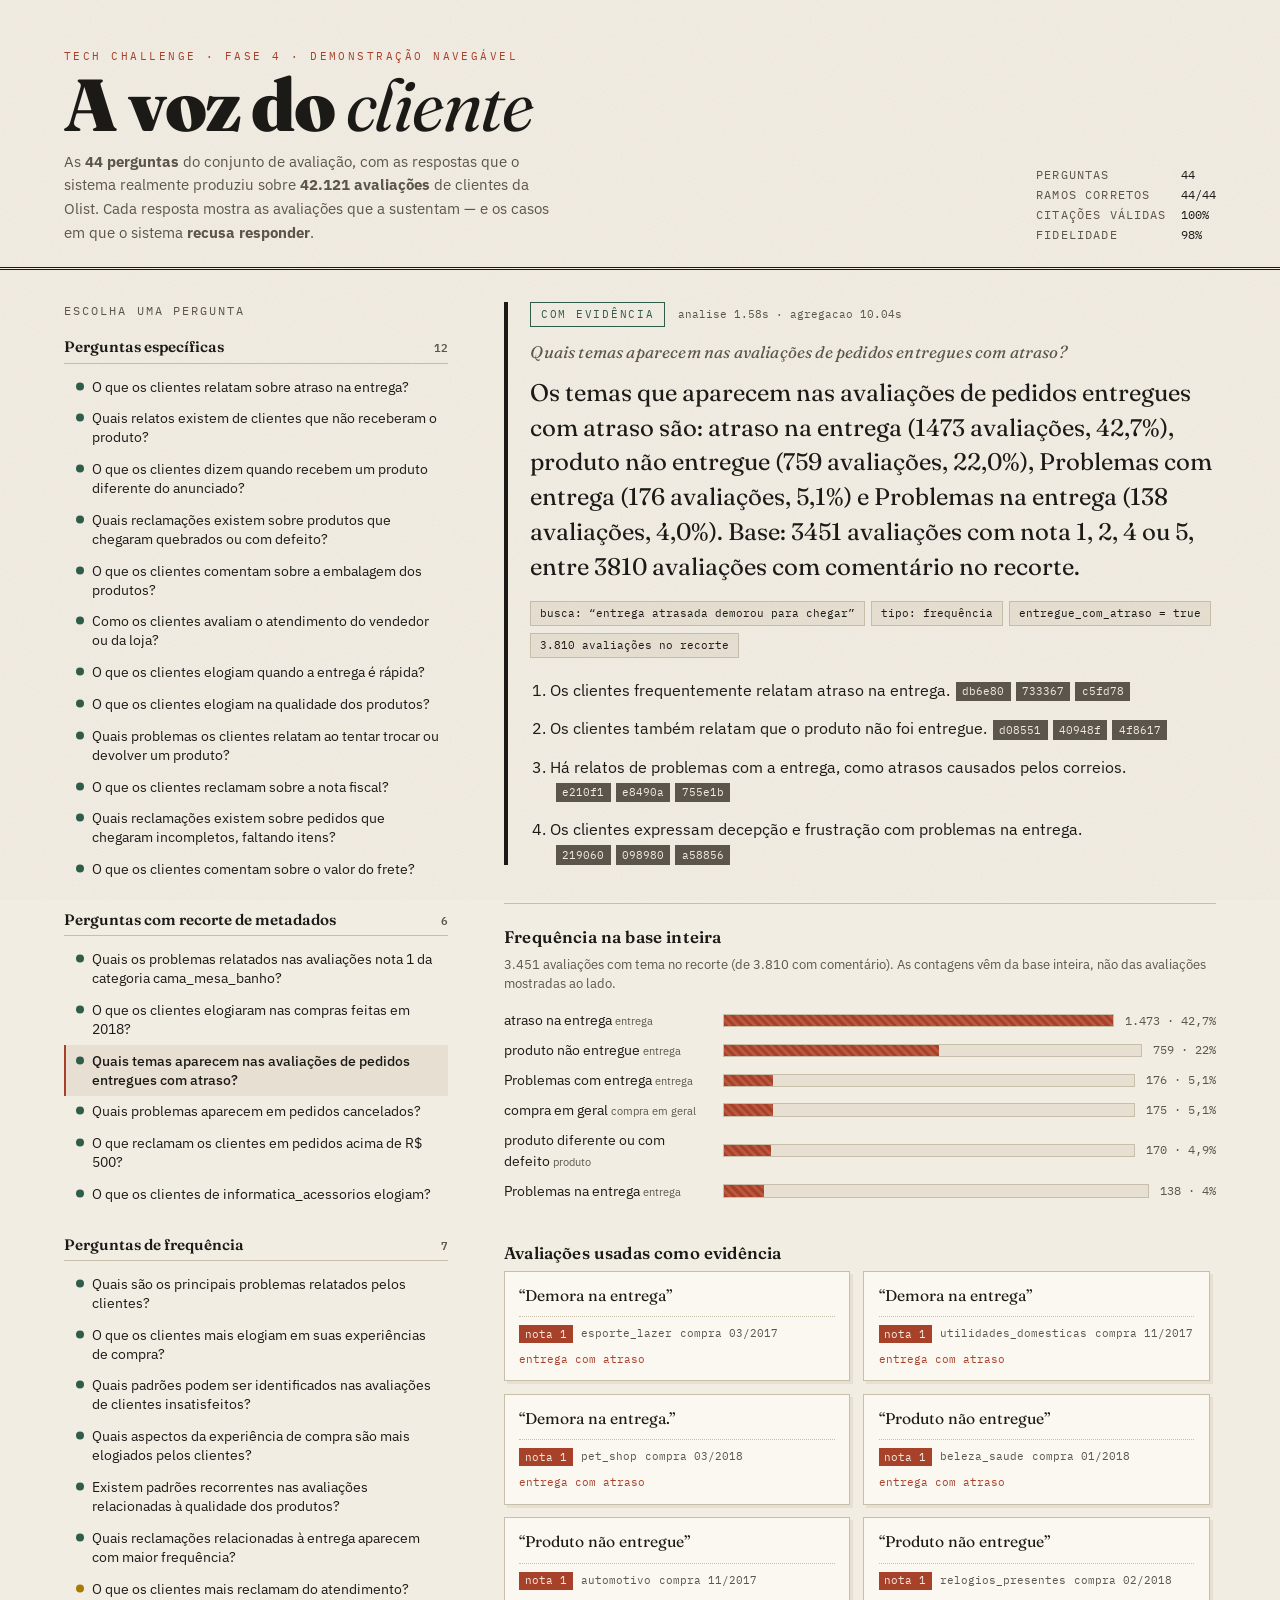
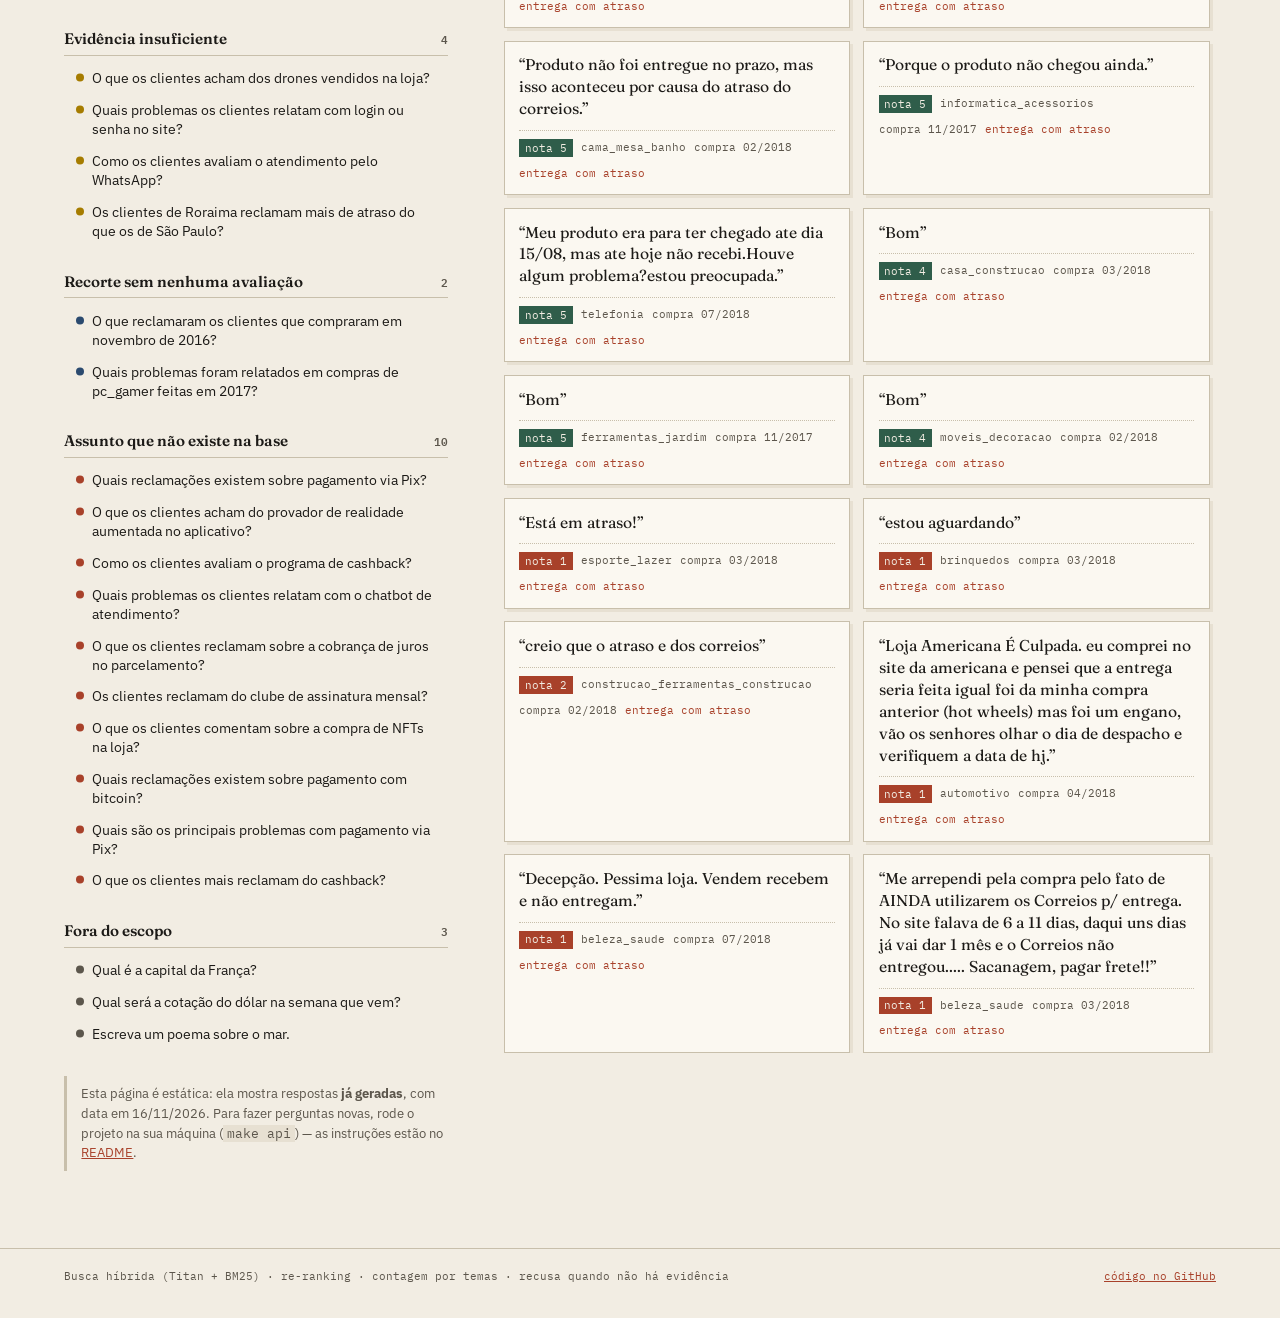
==== docs/demo/index.html @ c33c4c0b "feat: demonstração navegável estática com as respostas do conjunto de avaliação - docs/demo/ serve a" ====
<!DOCTYPE html>
<html lang="pt-BR">
<head>
<meta charset="utf-8">
<meta name="viewport" content="width=device-width, initial-scale=1">
<title>Voz do Cliente · demonstração navegável · TC4</title>
<meta name="description" content="Respostas reais de um sistema de RAG sobre 42.121 avaliações de clientes, com evidências citadas e recusa quando não há base.">
<link rel="icon" href="data:image/svg+xml,%3Csvg xmlns='http://www.w3.org/2000/svg' viewBox='0 0 32 32'%3E%3Crect width='32' height='32' fill='%23f2ede3'/%3E%3Ctext x='16' y='23' font-size='22' font-family='Georgia,serif' text-anchor='middle' fill='%23a8412a'%3EV%3C/text%3E%3C/svg%3E">
<link rel="preconnect" href="https://fonts.googleapis.com">
<link rel="preconnect" href="https://fonts.gstatic.com" crossorigin>
<link href="https://fonts.googleapis.com/css2?family=Fraunces:ital,opsz,wght@0,9..144,400;0,9..144,600;0,9..144,900;1,9..144,400&family=IBM+Plex+Mono:wght@400;500&family=IBM+Plex+Sans:wght@400;500;600&display=swap" rel="stylesheet">
<link rel="stylesheet" href="style.css">
</head>
<body>
<div class="grao" aria-hidden="true"></div>

<header class="cabecalho">
  <div class="marca">
    <span class="selo">Tech Challenge · Fase 4 · demonstração navegável</span>
    <h1>A voz do <em>cliente</em></h1>
    <p class="linha-fina">As <strong>44 perguntas</strong> do conjunto de avaliação, com as respostas que o sistema realmente produziu sobre <strong>42.121 avaliações</strong> de clientes da Olist. Cada resposta mostra as avaliações que a sustentam — e os casos em que o sistema <strong>recusa responder</strong>.</p>
  </div>
  <dl class="estado" id="estado"></dl>
</header>

<main>
  <aside class="indice">
    <h2 class="titulo-indice">Escolha uma pergunta</h2>
    <nav id="lista"></nav>
    <p class="aviso">
      Esta página é estática: ela mostra respostas <strong>já geradas</strong>, com data em <span id="gerado"></span>.
      Para fazer perguntas novas, rode o projeto na sua máquina (<code>make api</code>) — as instruções estão no
      <a href="../../README.md">README</a>.
    </p>
  </aside>

  <section id="saida">
    <article class="resposta" id="resposta">
      <div class="meta-resposta">
        <span class="situacao" id="situacao"></span>
        <span class="tempo" id="tempo"></span>
      </div>
      <h2 class="pergunta-atual" id="pergunta-atual"></h2>
      <p class="texto-resposta" id="texto-resposta"></p>
      <ul class="aplicado" id="aplicado"></ul>
      <ol class="insights" id="insights"></ol>
    </article>

    <div class="contagem" id="contagem" hidden>
      <h2>Frequência na base inteira</h2>
      <p class="base" id="base-contagem"></p>
      <ul class="barras" id="barras"></ul>
    </div>

    <div class="evidencias" id="bloco-evidencias" hidden>
      <h2 id="titulo-evidencias">Avaliações usadas como evidência</h2>
      <p class="base" id="nota-evidencias" hidden></p>
      <div class="cartoes" id="evidencias"></div>
    </div>
  </section>
</main>

<footer>
  <span>Busca híbrida (Titan + BM25) · re-ranking · contagem por temas · recusa quando não há evidência</span>
  <a href="https://github.com/theocoleone/tech-challenge-4">código no GitHub</a>
</footer>

<script src="app.js"></script>
</body>
</html>
---- docs/demo/style.css ----
:root {
  --papel: #f2ede3;
  --papel-escuro: #e7e0d2;
  --tinta: #1c1a17;
  --tinta-fraca: #5c564c;
  --linha: #c8bfab;
  --terracota: #a8412a;
  --verde: #2f5d4a;
  --mostarda: #a67c00;
  --azul: #2b4a6f;
  --borda: 1px solid var(--linha);
  --sombra: 3px 3px 0 var(--papel-escuro);
}

* { box-sizing: border-box; }

html { scroll-behavior: smooth; }

body {
  margin: 0;
  background: var(--papel);
  color: var(--tinta);
  font-family: "IBM Plex Sans", sans-serif;
  font-size: 16px;
  line-height: 1.55;
  position: relative;
}

/* textura de papel: ruído sutil por cima de tudo */
.grao {
  position: fixed;
  inset: 0;
  pointer-events: none;
  z-index: 99;
  opacity: 0.4;
  mix-blend-mode: multiply;
  background-image: url("data:image/svg+xml,%3Csvg xmlns='http://www.w3.org/2000/svg' width='180' height='180'%3E%3Cfilter id='n'%3E%3CfeTurbulence type='fractalNoise' baseFrequency='0.85' numOctaves='3'/%3E%3C/filter%3E%3Crect width='180' height='180' filter='url(%23n)' opacity='0.22'/%3E%3C/svg%3E");
}

/* ---------- cabeçalho ---------- */

.cabecalho {
  display: grid;
  grid-template-columns: minmax(0, 1fr) auto;
  gap: 2rem 3rem;
  align-items: end;
  padding: 2.6rem clamp(1.2rem, 5vw, 5rem) 1.4rem;
  border-bottom: 3px double var(--tinta);
}

.selo {
  font-family: "IBM Plex Mono", monospace;
  font-size: 0.7rem;
  letter-spacing: 0.22em;
  text-transform: uppercase;
  color: var(--terracota);
}

h1 {
  font-family: "Fraunces", serif;
  font-weight: 900;
  font-size: clamp(2.4rem, 7vw, 4.6rem);
  line-height: 0.95;
  margin: 0.25rem 0 0.6rem;
  letter-spacing: -0.02em;
}

h1 em { font-weight: 400; font-style: italic; }

.linha-fina {
  margin: 0;
  max-width: 54ch;
  color: var(--tinta-fraca);
  font-size: 0.95rem;
}

.estado {
  margin: 0;
  display: grid;
  grid-template-columns: auto auto;
  gap: 0.15rem 0.9rem;
  font-family: "IBM Plex Mono", monospace;
  font-size: 0.72rem;
  color: var(--tinta-fraca);
  white-space: nowrap;
}

.estado dt { text-transform: uppercase; letter-spacing: 0.1em; }
.estado dd { margin: 0; color: var(--tinta); }

/* ---------- consulta ---------- */

main { padding: 2rem clamp(1.2rem, 5vw, 5rem) 4rem; }

.rotulo {
  display: block;
  font-family: "IBM Plex Mono", monospace;
  font-size: 0.72rem;
  letter-spacing: 0.18em;
  text-transform: uppercase;
  color: var(--tinta-fraca);
  margin-bottom: 0.5rem;
}

.campo { display: flex; gap: 0.8rem; align-items: stretch; }

textarea, input, select {
  font-family: inherit;
  font-size: 1rem;
  color: var(--tinta);
  background: #fbf8f1;
  border: var(--borda);
  border-radius: 0;
  padding: 0.7rem 0.85rem;
}

textarea {
  flex: 1;
  resize: vertical;
  font-family: "Fraunces", serif;
  font-size: clamp(1.05rem, 2.2vw, 1.4rem);
  line-height: 1.35;
  box-shadow: var(--sombra);
}

textarea:focus, input:focus, select:focus {
  outline: 2px solid var(--terracota);
  outline-offset: 1px;
}

button {
  font-family: "IBM Plex Mono", monospace;
  font-size: 0.8rem;
  letter-spacing: 0.1em;
  text-transform: uppercase;
  cursor: pointer;
  border: var(--borda);
  background: var(--tinta);
  color: var(--papel);
  padding: 0 1.6rem;
  transition: transform 0.12s ease, background 0.12s ease;
}

button:hover { background: var(--terracota); }
button:active { transform: translate(2px, 2px); }
button[disabled] { opacity: 0.5; cursor: progress; }

.exemplos {
  display: flex;
  flex-wrap: wrap;
  align-items: baseline;
  gap: 0.45rem;
  margin: 0.9rem 0 1.2rem;
  font-size: 0.8rem;
}

.exemplos > span {
  font-family: "IBM Plex Mono", monospace;
  font-size: 0.7rem;
  letter-spacing: 0.14em;
  text-transform: uppercase;
  color: var(--tinta-fraca);
  margin-right: 0.3rem;
}

.exemplos button {
  background: transparent;
  color: var(--tinta);
  border: 1px dashed var(--linha);
  padding: 0.2rem 0.6rem;
  text-transform: none;
  letter-spacing: 0;
  font-family: inherit;
  font-size: 0.82rem;
}

.exemplos button:hover { background: var(--papel-escuro); color: var(--tinta); border-style: solid; }

/* ---------- filtros ---------- */

.filtros { border-top: var(--borda); padding-top: 0.9rem; }

summary {
  cursor: pointer;
  font-family: "IBM Plex Mono", monospace;
  font-size: 0.75rem;
  letter-spacing: 0.12em;
  text-transform: uppercase;
}

.dica {
  font-family: "IBM Plex Sans", sans-serif;
  text-transform: none;
  letter-spacing: 0;
  color: var(--tinta-fraca);
  font-size: 0.78rem;
  margin-left: 0.5rem;
}

.grade-filtros {
  display: grid;
  grid-template-columns: repeat(auto-fit, minmax(170px, 1fr));
  gap: 0.7rem 1rem;
  margin: 1rem 0 0.8rem;
}

.grade-filtros label {
  display: grid;
  gap: 0.25rem;
  font-size: 0.78rem;
  color: var(--tinta-fraca);
}

.grade-filtros input, .grade-filtros select { font-size: 0.9rem; padding: 0.4rem 0.5rem; }

.limpar { background: transparent; color: var(--tinta-fraca); border: 1px dashed var(--linha); padding: 0.25rem 0.8rem; }
.limpar:hover { background: var(--papel-escuro); color: var(--tinta); }

/* ---------- resposta ---------- */

#saida {
  display: grid;
  grid-template-columns: minmax(0, 1.15fr) minmax(0, 1fr);
  gap: 2.4rem 3rem;
  align-items: start;
  margin-top: 2.4rem;
  animation: entra 0.4s ease both;
}

@keyframes entra { from { opacity: 0; transform: translateY(10px); } }

@media (prefers-reduced-motion: reduce) {
  #saida, .cartao { animation: none; }
  html { scroll-behavior: auto; }
}

.resposta {
  grid-column: 1;
  border-left: 4px solid var(--tinta);
  padding-left: 1.4rem;
}

.meta-resposta { display: flex; align-items: center; gap: 0.8rem; margin-bottom: 0.7rem; }

.situacao {
  font-family: "IBM Plex Mono", monospace;
  font-size: 0.68rem;
  letter-spacing: 0.16em;
  text-transform: uppercase;
  padding: 0.22rem 0.6rem;
  border: 1px solid currentColor;
}

.situacao[data-s="ok"] { color: var(--verde); }
.situacao[data-s="sem_evidencia"] { color: var(--terracota); }
.situacao[data-s="evidencia_fraca"] { color: var(--mostarda); }
.situacao[data-s="filtro_sem_resultado"] { color: var(--azul); }
.situacao[data-s="fora_escopo"] { color: var(--tinta-fraca); }

.tempo { font-family: "IBM Plex Mono", monospace; font-size: 0.7rem; color: var(--tinta-fraca); }

.texto-resposta {
  font-family: "Fraunces", serif;
  font-size: clamp(1.15rem, 2.4vw, 1.5rem);
  line-height: 1.45;
  margin: 0 0 1rem;
}

.aplicado { list-style: none; display: flex; flex-wrap: wrap; gap: 0.4rem; padding: 0; margin: 0 0 1.2rem; }

.aplicado li {
  font-family: "IBM Plex Mono", monospace;
  font-size: 0.7rem;
  background: var(--papel-escuro);
  padding: 0.2rem 0.55rem;
  border: 1px solid var(--linha);
}

.insights { margin: 0; padding-left: 1.2rem; display: grid; gap: 0.9rem; }
.insights li { font-size: 0.97rem; }

.citacoes { display: inline-flex; flex-wrap: wrap; gap: 0.3rem; margin-left: 0.4rem; vertical-align: middle; }

.citacoes a {
  font-family: "IBM Plex Mono", monospace;
  font-size: 0.66rem;
  text-decoration: none;
  color: var(--papel);
  background: var(--tinta-fraca);
  padding: 0.1rem 0.4rem;
}

.citacoes a:hover { background: var(--terracota); }

/* ---------- contagem ---------- */

.contagem { grid-column: 1; border-top: var(--borda); padding-top: 1.2rem; }

h2 {
  font-family: "Fraunces", serif;
  font-size: 1.05rem;
  font-weight: 600;
  letter-spacing: 0.01em;
  margin: 0 0 0.3rem;
}

.base { font-size: 0.8rem; color: var(--tinta-fraca); margin: 0 0 1rem; }

.barras { list-style: none; padding: 0; margin: 0; display: grid; gap: 0.55rem; }

.barras li { display: grid; grid-template-columns: minmax(120px, 13rem) 1fr auto; gap: 0.7rem; align-items: center; font-size: 0.85rem; }

.barras .trilho { display: block; background: var(--papel-escuro); height: 0.85rem; border: 1px solid var(--linha); }

.barras .preenchida { display: block; height: 100%; background: repeating-linear-gradient(45deg, var(--terracota), var(--terracota) 3px, #b9573f 3px, #b9573f 6px); }

.barras[data-pol="nota_alta"] .preenchida { background: repeating-linear-gradient(45deg, var(--verde), var(--verde) 3px, #3c7460 3px, #3c7460 6px); }

.barras .valor { font-family: "IBM Plex Mono", monospace; font-size: 0.74rem; color: var(--tinta-fraca); white-space: nowrap; }

/* ---------- evidências ---------- */

.evidencias { grid-column: 2; grid-row: 1 / span 2; position: sticky; top: 1.5rem; }

.cartoes { display: grid; gap: 0.8rem; max-height: 72vh; overflow-y: auto; padding-right: 0.4rem; }

.cartao {
  background: #fbf8f1;
  border: var(--borda);
  box-shadow: var(--sombra);
  padding: 0.8rem 0.9rem;
  animation: entra 0.3s ease both;
}

.cartao:target { outline: 2px solid var(--terracota); outline-offset: 2px; }

.cartao blockquote {
  margin: 0 0 0.6rem;
  font-family: "Fraunces", serif;
  font-size: 0.98rem;
  line-height: 1.4;
}

.cartao blockquote::before { content: "“"; }
.cartao blockquote::after { content: "”"; }

.cartao-meta {
  display: flex;
  flex-wrap: wrap;
  gap: 0.5rem;
  font-family: "IBM Plex Mono", monospace;
  font-size: 0.66rem;
  color: var(--tinta-fraca);
  border-top: 1px dotted var(--linha);
  padding-top: 0.5rem;
}

.nota { color: var(--papel); background: var(--tinta); padding: 0.05rem 0.35rem; }
.nota[data-n="1"], .nota[data-n="2"] { background: var(--terracota); }
.nota[data-n="4"], .nota[data-n="5"] { background: var(--verde); }
.atrasado { color: var(--terracota); }

.erro {
  margin-top: 2rem;
  border-left: 4px solid var(--terracota);
  padding: 0.6rem 1rem;
  background: #fbf8f1;
  font-size: 0.9rem;
}

footer {
  display: flex;
  flex-wrap: wrap;
  justify-content: space-between;
  gap: 1rem;
  padding: 1.2rem clamp(1.2rem, 5vw, 5rem) 2rem;
  border-top: var(--borda);
  font-family: "IBM Plex Mono", monospace;
  font-size: 0.7rem;
  color: var(--tinta-fraca);
}

footer a { color: var(--terracota); }

@media (max-width: 900px) {
  .cabecalho { grid-template-columns: 1fr; }
  #saida { grid-template-columns: 1fr; }
  .resposta, .contagem, .evidencias { grid-column: 1; }
  .evidencias { position: static; grid-row: auto; }
  .cartoes { max-height: none; }
}

/* ===== específico da demonstração navegável ===== */

main {
  display: grid;
  grid-template-columns: minmax(280px, 24rem) minmax(0, 1fr);
  gap: 2.5rem 3.5rem;
  align-items: start;
}

.indice { position: sticky; top: 1.5rem; }

.titulo-indice {
  font-family: "IBM Plex Mono", monospace;
  font-size: 0.72rem;
  font-weight: 400;
  letter-spacing: 0.18em;
  text-transform: uppercase;
  color: var(--tinta-fraca);
  margin: 0 0 1rem;
}

.grupo { margin-bottom: 1.4rem; }

.grupo h3 {
  font-family: "Fraunces", serif;
  font-size: 0.95rem;
  font-weight: 600;
  margin: 0 0 0.45rem;
  display: flex;
  justify-content: space-between;
  align-items: baseline;
  border-bottom: 1px solid var(--linha);
  padding-bottom: 0.25rem;
}

.grupo h3 span { font-family: "IBM Plex Mono", monospace; font-size: 0.7rem; color: var(--tinta-fraca); }

#lista button {
  display: flex;
  align-items: baseline;
  gap: 0.5rem;
  width: 100%;
  text-align: left;
  background: transparent;
  color: var(--tinta);
  border: 0;
  border-left: 2px solid transparent;
  padding: 0.4rem 0.5rem 0.4rem 0.6rem;
  font-family: inherit;
  font-size: 0.88rem;
  line-height: 1.35;
  letter-spacing: 0;
  text-transform: none;
  cursor: pointer;
}

#lista button:hover { background: var(--papel-escuro); }

#lista button[aria-current="true"] {
  background: var(--papel-escuro);
  border-left-color: var(--terracota);
  font-weight: 500;
}

.ponto { width: 0.5rem; height: 0.5rem; border-radius: 50%; flex: none; background: var(--tinta-fraca); translate: 0 -0.1rem; }
.ponto[data-s="ok"] { background: var(--verde); }
.ponto[data-s="sem_evidencia"] { background: var(--terracota); }
.ponto[data-s="evidencia_fraca"] { background: var(--mostarda); }
.ponto[data-s="filtro_sem_resultado"] { background: var(--azul); }

.aviso {
  margin-top: 1.6rem;
  border-left: 3px solid var(--linha);
  padding: 0.5rem 0 0.5rem 0.9rem;
  font-size: 0.8rem;
  color: var(--tinta-fraca);
}

.aviso code { font-family: "IBM Plex Mono", monospace; background: var(--papel-escuro); padding: 0 0.25rem; }
.aviso a { color: var(--terracota); }

#saida { margin-top: 0; grid-template-columns: minmax(0, 1fr); }

.pergunta-atual {
  font-family: "Fraunces", serif;
  font-size: 1.05rem;
  font-weight: 400;
  font-style: italic;
  color: var(--tinta-fraca);
  margin: 0 0 0.7rem;
}

.resposta, .contagem, .evidencias { grid-column: 1; }
.evidencias { position: static; grid-row: auto; }
.cartoes { grid-template-columns: repeat(auto-fill, minmax(260px, 1fr)); max-height: none; }
.barras li span small { color: var(--tinta-fraca); }

@media (max-width: 900px) {
  main { grid-template-columns: 1fr; }
  .indice { position: static; }
}
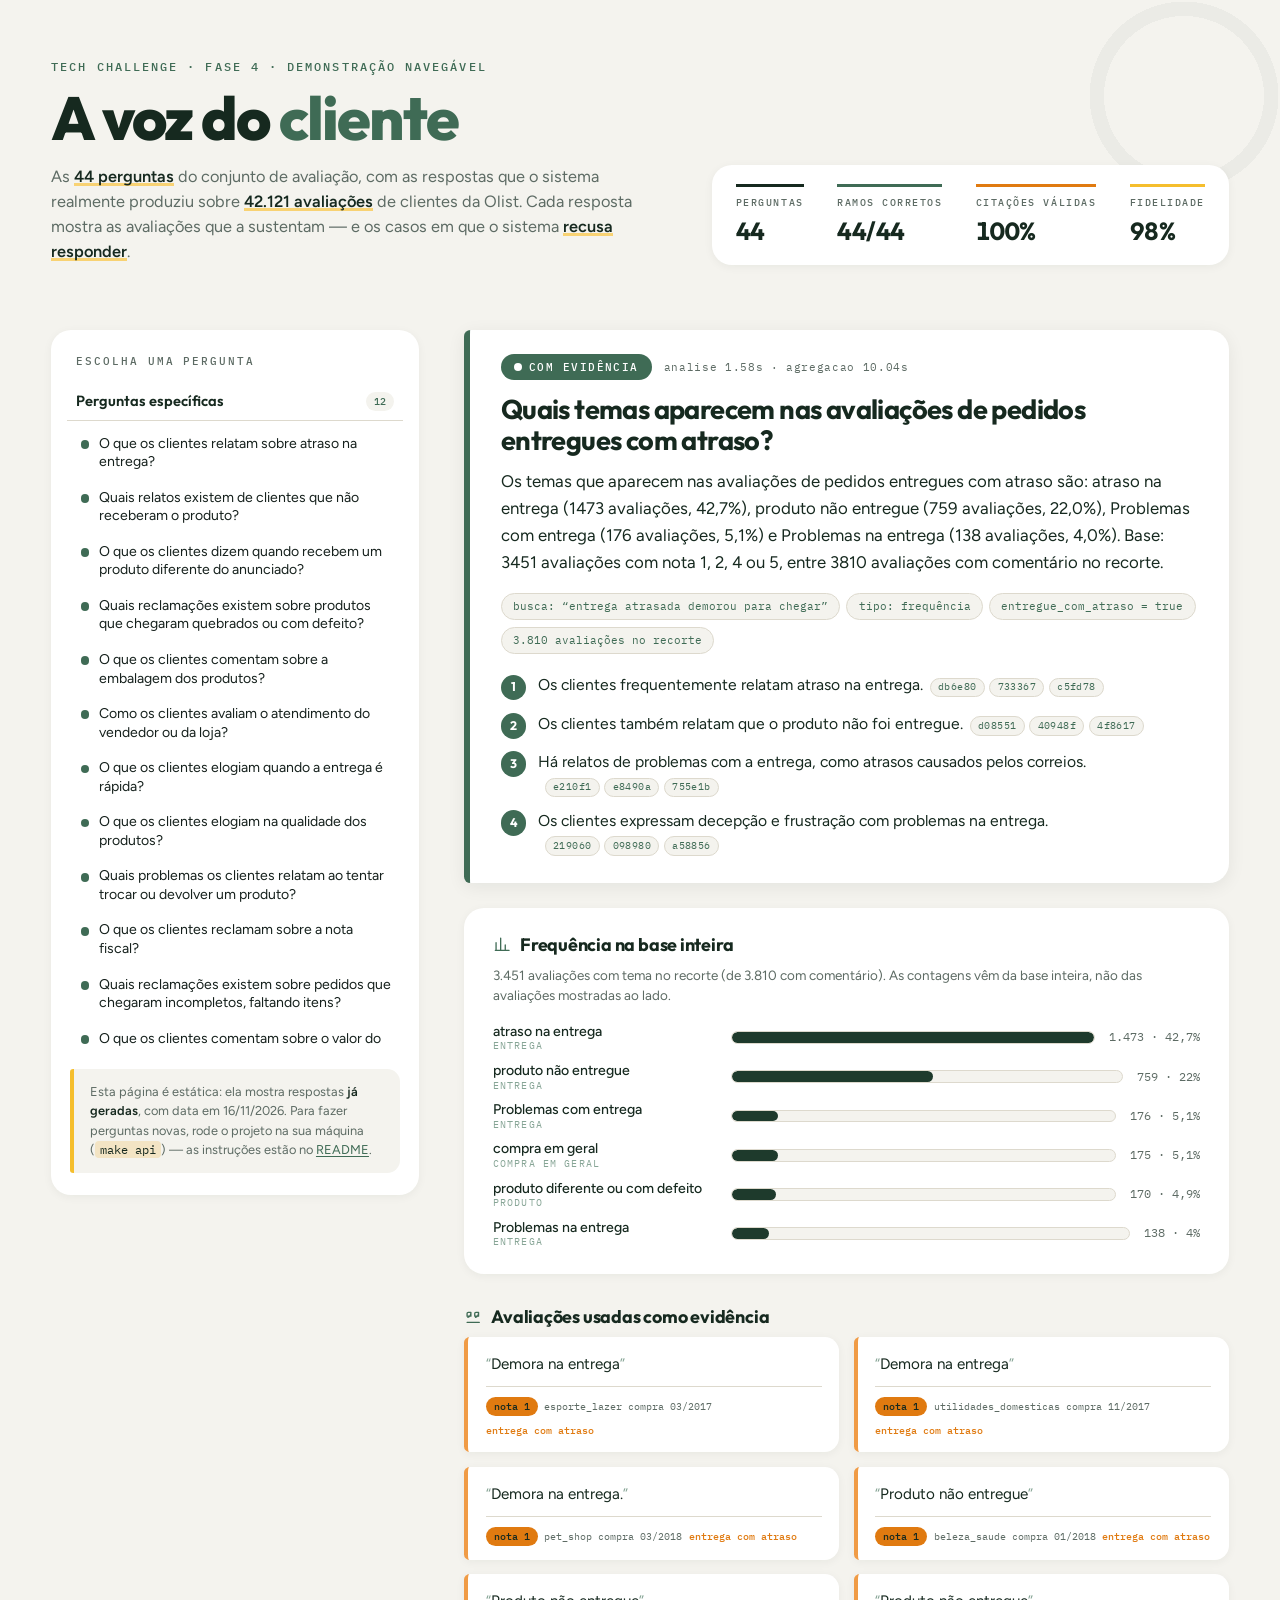
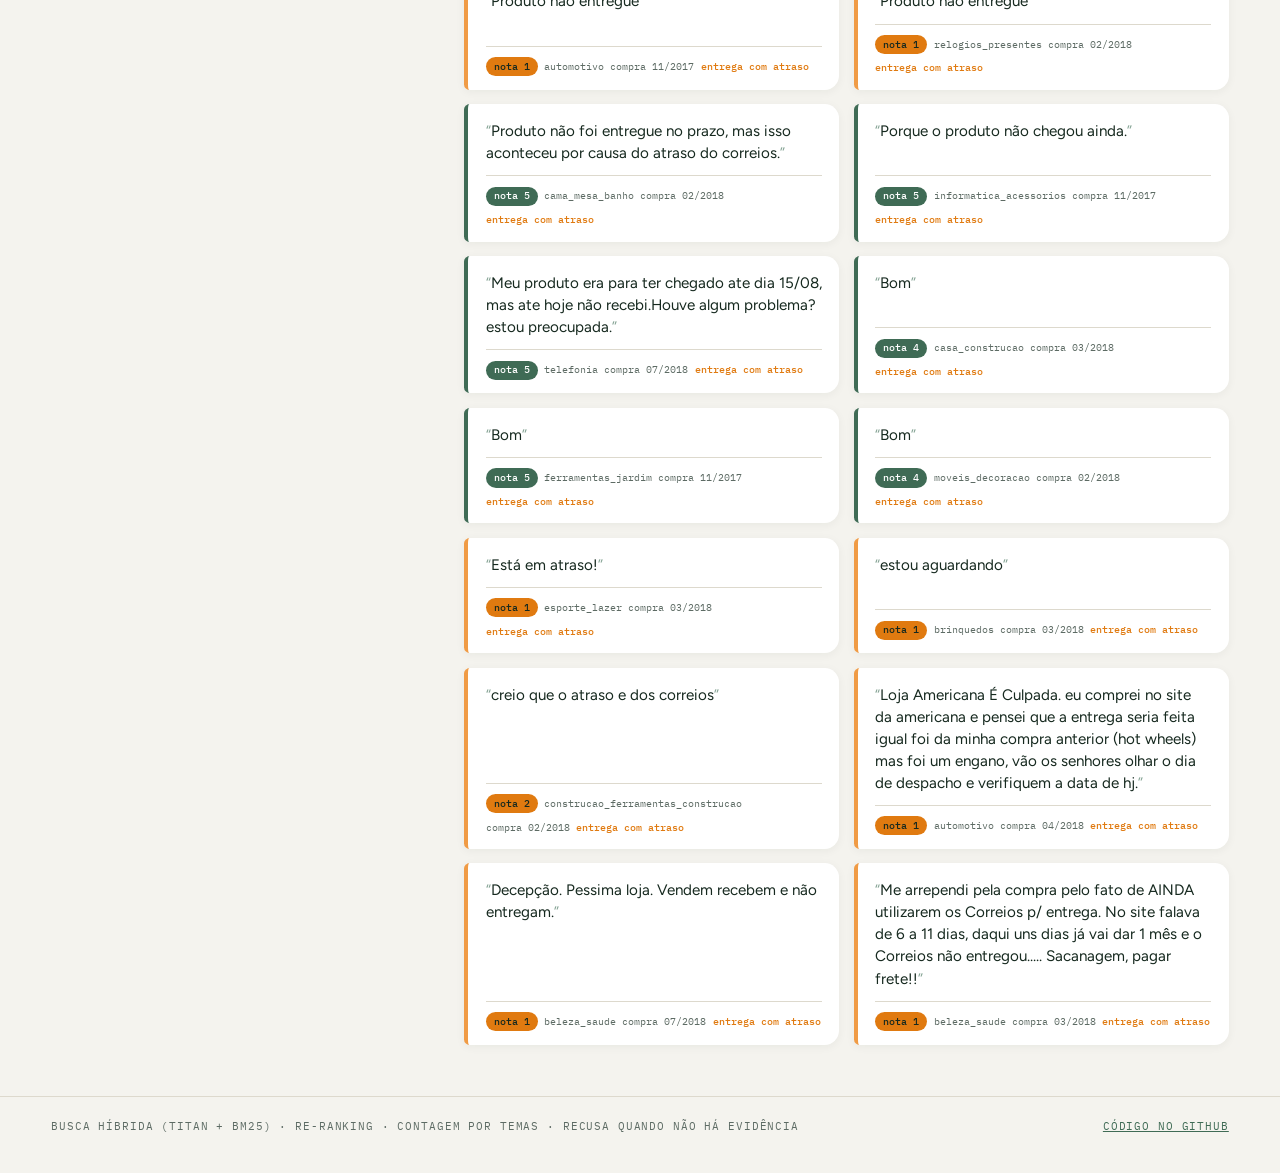
==== commit 0a1ccda3: "feat: demonstração pública no sistema visual da apresentação" ====
--- a/docs/demo/index.html
+++ b/docs/demo/index.html
@@ -5,14 +5,22 @@
 <meta name="viewport" content="width=device-width, initial-scale=1">
 <title>Voz do Cliente · demonstração navegável · TC4</title>
 <meta name="description" content="Respostas reais de um sistema de RAG sobre 42.121 avaliações de clientes, com evidências citadas e recusa quando não há base.">
-<link rel="icon" href="data:image/svg+xml,%3Csvg xmlns='http://www.w3.org/2000/svg' viewBox='0 0 32 32'%3E%3Crect width='32' height='32' fill='%23f2ede3'/%3E%3Ctext x='16' y='23' font-size='22' font-family='Georgia,serif' text-anchor='middle' fill='%23a8412a'%3EV%3C/text%3E%3C/svg%3E">
+<link rel="icon" href="data:image/svg+xml,%3Csvg xmlns='http://www.w3.org/2000/svg' viewBox='0 0 32 32'%3E%3Crect width='32' height='32' rx='7' fill='%2316291f'/%3E%3Ccircle cx='11' cy='11' r='3' fill='%233f6b55'/%3E%3Ccircle cx='21' cy='11' r='3' fill='%2387a596'/%3E%3Ccircle cx='11' cy='21' r='3' fill='%23e07a10'/%3E%3Ccircle cx='21' cy='21' r='3' fill='%23f5be2d'/%3E%3C/svg%3E">
 <link rel="preconnect" href="https://fonts.googleapis.com">
 <link rel="preconnect" href="https://fonts.gstatic.com" crossorigin>
-<link href="https://fonts.googleapis.com/css2?family=Fraunces:ital,opsz,wght@0,9..144,400;0,9..144,600;0,9..144,900;1,9..144,400&family=IBM+Plex+Mono:wght@400;500&family=IBM+Plex+Sans:wght@400;500;600&display=swap" rel="stylesheet">
+<link href="https://fonts.googleapis.com/css2?family=Outfit:wght@600;700;800&family=Figtree:wght@400;500;600&family=IBM+Plex+Mono:wght@400;500&display=swap" rel="stylesheet">
 <link rel="stylesheet" href="style.css">
 </head>
 <body>
-<div class="grao" aria-hidden="true"></div>
+<div class="marca-dagua" aria-hidden="true"></div>
+
+<svg width="0" height="0" style="position:absolute" aria-hidden="true"><defs>
+  <g id="i-ranking" stroke="currentColor" stroke-linecap="round" stroke-linejoin="round">
+    <path d="M4 20V10M10 20V4M16 20v-7M21 20H3"/></g>
+  <g id="i-citacao" stroke="currentColor" stroke-linecap="round" stroke-linejoin="round">
+    <path d="M9 7H5.5A1.5 1.5 0 0 0 4 8.5V12h5V7Zm0 0c0 4-1.5 5.8-4 6.6"/>
+    <path d="M19 7h-3.5A1.5 1.5 0 0 0 14 8.5V12h5V7Zm0 0c0 4-1.5 5.8-4 6.6"/><path d="M4 20h16"/></g>
+</defs></svg>
 
 <header class="cabecalho">
   <div class="marca">
@@ -30,7 +38,7 @@
     <p class="aviso">
       Esta página é estática: ela mostra respostas <strong>já geradas</strong>, com data em <span id="gerado"></span>.
       Para fazer perguntas novas, rode o projeto na sua máquina (<code>make api</code>) — as instruções estão no
-      <a href="../../README.md">README</a>.
+      <a href="https://github.com/theocoleone/tech-challenge-4#readme">README</a>.
     </p>
   </aside>
 
@@ -47,13 +55,19 @@
     </article>
 
     <div class="contagem" id="contagem" hidden>
-      <h2>Frequência na base inteira</h2>
+      <h2 class="titulo-bloco">
+        <svg class="ico" viewBox="0 0 24 24" aria-hidden="true"><use href="#i-ranking"/></svg>
+        Frequência na base inteira
+      </h2>
       <p class="base" id="base-contagem"></p>
       <ul class="barras" id="barras"></ul>
     </div>
 
     <div class="evidencias" id="bloco-evidencias" hidden>
-      <h2 id="titulo-evidencias">Avaliações usadas como evidência</h2>
+      <h2 class="titulo-bloco">
+        <svg class="ico" viewBox="0 0 24 24" aria-hidden="true"><use href="#i-citacao"/></svg>
+        <span id="titulo-evidencias">Avaliações usadas como evidência</span>
+      </h2>
       <p class="base" id="nota-evidencias" hidden></p>
       <div class="cartoes" id="evidencias"></div>
     </div>
--- a/docs/demo/style.css
+++ b/docs/demo/style.css
@@ -1,15 +1,44 @@
+/* =============================================================
+   A voz do cliente · demonstração navegável · Tech Challenge 4
+
+   Mesmo sistema visual do deck da apresentação: fundo creme,
+   verde escuro como cor de texto e de estrutura, laranja e âmbar
+   só como acento. Cartões brancos de canto arredondado, sombra
+   baixa, barra colorida na borda esquerda, pílulas totalmente
+   arredondadas, círculos numerados, ícones de traço e marcas
+   d'água geométricas em opacidade baixa.
+
+   Aqui não é o deck: as medidas são de web (rem, %, clamp),
+   não de container query.
+   ============================================================= */
+
 :root {
-  --papel: #f2ede3;
-  --papel-escuro: #e7e0d2;
-  --tinta: #1c1a17;
-  --tinta-fraca: #5c564c;
-  --linha: #c8bfab;
-  --terracota: #a8412a;
-  --verde: #2f5d4a;
-  --mostarda: #a67c00;
-  --azul: #2b4a6f;
-  --borda: 1px solid var(--linha);
-  --sombra: 3px 3px 0 var(--papel-escuro);
+  /* paleta do deck */
+  --fundo: #f4f3ee;
+  --papel: #ffffff;
+  --mata: #16291f;
+  --pinho: #1e3a2c;
+  --sarja: #3f6b55;
+  --salva: #87a596;
+  --laranja: #e07a10;
+  --laranja-claro: #f09b45;
+  --ambar: #f5be2d;
+  --ambar-claro: #f8d273;
+  --areia: #f3e4c4;
+  --tinta: #15201c;
+  --tinta-fraca: #5d6b64;
+  --linha: #ddd9cd;
+
+  /* vocabulário de forma */
+  --sombra: 0 2px 10px rgba(21, 32, 28, .05);
+  --sombra-media: 0 4px 18px rgba(21, 32, 28, .07);
+  --raio: .9rem;
+  --raio-g: 1.25rem;
+  --mono: "IBM Plex Mono", ui-monospace, SFMono-Regular, monospace;
+  --titulo: "Outfit", system-ui, sans-serif;
+
+  --largura: 92rem;
+  --margem: clamp(1.1rem, 4vw, 3.5rem);
 }
 
 * { box-sizing: border-box; }
@@ -18,476 +47,713 @@
 
 body {
   margin: 0;
-  background: var(--papel);
+  background: var(--fundo);
   color: var(--tinta);
-  font-family: "IBM Plex Sans", sans-serif;
+  font-family: "Figtree", system-ui, -apple-system, sans-serif;
   font-size: 16px;
   line-height: 1.55;
-  position: relative;
-}
-
-/* textura de papel: ruído sutil por cima de tudo */
-.grao {
+  -webkit-font-smoothing: antialiased;
+}
+
+strong { font-weight: 600; color: var(--mata); }
+
+/* marca d'água geométrica: dois anéis finos, quase invisíveis */
+.marca-dagua {
   position: fixed;
   inset: 0;
+  z-index: -1;
   pointer-events: none;
-  z-index: 99;
-  opacity: 0.4;
-  mix-blend-mode: multiply;
-  background-image: url("data:image/svg+xml,%3Csvg xmlns='http://www.w3.org/2000/svg' width='180' height='180'%3E%3Cfilter id='n'%3E%3CfeTurbulence type='fractalNoise' baseFrequency='0.85' numOctaves='3'/%3E%3C/filter%3E%3Crect width='180' height='180' filter='url(%23n)' opacity='0.22'/%3E%3C/svg%3E");
-}
-
-/* ---------- cabeçalho ---------- */
+  opacity: .035;
+  background-repeat: no-repeat;
+  background-image:
+    radial-gradient(circle at calc(100% - 6rem) 6rem,
+      transparent 0 5rem, var(--mata) 5rem 5.9rem, transparent 5.9rem),
+    radial-gradient(circle at calc(100% - 19rem) 68vh,
+      transparent 0 8rem, var(--mata) 8rem 8.9rem, transparent 8.9rem);
+}
+
+@keyframes entra {
+  from { opacity: 0; transform: translateY(8px); }
+}
+
+/* ---------------- cabeçalho ---------------- */
 
 .cabecalho {
+  max-width: var(--largura);
+  margin-inline: auto;
+  padding: clamp(2rem, 5vw, 3.4rem) var(--margem) 1.9rem;
   display: grid;
   grid-template-columns: minmax(0, 1fr) auto;
-  gap: 2rem 3rem;
+  gap: 2rem 3.5rem;
   align-items: end;
-  padding: 2.6rem clamp(1.2rem, 5vw, 5rem) 1.4rem;
-  border-bottom: 3px double var(--tinta);
 }
 
 .selo {
-  font-family: "IBM Plex Mono", monospace;
-  font-size: 0.7rem;
-  letter-spacing: 0.22em;
+  display: inline-block;
+  font-family: var(--mono);
+  font-size: .72rem;
+  font-weight: 500;
+  letter-spacing: .18em;
   text-transform: uppercase;
-  color: var(--terracota);
+  color: var(--sarja);
 }
 
 h1 {
-  font-family: "Fraunces", serif;
-  font-weight: 900;
-  font-size: clamp(2.4rem, 7vw, 4.6rem);
-  line-height: 0.95;
-  margin: 0.25rem 0 0.6rem;
-  letter-spacing: -0.02em;
-}
-
-h1 em { font-weight: 400; font-style: italic; }
+  font-family: var(--titulo);
+  font-weight: 800;
+  font-size: clamp(2.3rem, 5.4vw, 3.8rem);
+  line-height: 1.02;
+  letter-spacing: -.03em;
+  color: var(--mata);
+  margin: .5rem 0 .9rem;
+}
+
+h1 em { font-style: normal; color: var(--sarja); }
 
 .linha-fina {
   margin: 0;
-  max-width: 54ch;
-  color: var(--tinta-fraca);
-  font-size: 0.95rem;
-}
-
+  max-width: 60ch;
+  font-size: 1.02rem;
+  line-height: 1.55;
+  color: var(--tinta-fraca);
+}
+
+.linha-fina strong { box-shadow: inset 0 -3px 0 var(--ambar-claro); }
+
+/* painel de métricas: quatro números com régua colorida em cima */
 .estado {
   margin: 0;
-  display: grid;
-  grid-template-columns: auto auto;
-  gap: 0.15rem 0.9rem;
-  font-family: "IBM Plex Mono", monospace;
-  font-size: 0.72rem;
-  color: var(--tinta-fraca);
+  padding: 1.15rem 1.5rem 1.25rem;
+  background: var(--papel);
+  border-radius: var(--raio-g);
+  box-shadow: var(--sombra);
+  display: grid;
+  grid-template-rows: auto auto;
+  grid-auto-flow: column;
+  gap: .4rem 2.1rem;
+}
+
+/* se o JSON não carregar, nada de moldura vazia na tela */
+.estado:empty { display: none; }
+
+.estado dt {
+  --cor: var(--sarja);
+  font-family: var(--mono);
+  font-size: .63rem;
+  font-weight: 500;
+  letter-spacing: .15em;
+  text-transform: uppercase;
+  color: var(--tinta-fraca);
+  border-top: 3px solid var(--cor);
+  padding-top: .55rem;
   white-space: nowrap;
 }
 
-.estado dt { text-transform: uppercase; letter-spacing: 0.1em; }
-.estado dd { margin: 0; color: var(--tinta); }
-
-/* ---------- consulta ---------- */
-
-main { padding: 2rem clamp(1.2rem, 5vw, 5rem) 4rem; }
-
-.rotulo {
-  display: block;
-  font-family: "IBM Plex Mono", monospace;
-  font-size: 0.72rem;
-  letter-spacing: 0.18em;
+.estado dt:nth-of-type(1) { --cor: var(--mata); }
+.estado dt:nth-of-type(2) { --cor: var(--sarja); }
+.estado dt:nth-of-type(3) { --cor: var(--laranja); }
+.estado dt:nth-of-type(4) { --cor: var(--ambar); }
+
+.estado dd {
+  margin: 0;
+  font-family: var(--titulo);
+  font-weight: 700;
+  font-size: 1.55rem;
+  line-height: 1.1;
+  letter-spacing: -.02em;
+  color: var(--mata);
+  font-variant-numeric: tabular-nums;
+  white-space: nowrap;
+}
+
+/* ---------------- esqueleto ---------------- */
+
+main {
+  max-width: var(--largura);
+  margin-inline: auto;
+  padding: 2.2rem var(--margem) 3.2rem;
+  display: grid;
+  grid-template-columns: minmax(258px, 23rem) minmax(0, 1fr);
+  gap: 2rem 2.8rem;
+  align-items: start;
+}
+
+/* ---------------- índice de perguntas ---------------- */
+
+/* o cartão fica parado e só a lista de perguntas rola: o rótulo do bloco
+   e o aviso do rodapé continuam visíveis o tempo todo */
+.indice {
+  position: sticky;
+  top: 1.1rem;
+  background: var(--papel);
+  border-radius: var(--raio-g);
+  box-shadow: var(--sombra);
+  padding: 1.4rem 1rem 1.4rem;
+  max-height: calc(100vh - 2.2rem);
+  display: flex;
+  flex-direction: column;
+  min-height: 0;
+}
+
+#lista {
+  flex: 1 1 auto;
+  min-height: 0;
+  overflow-y: auto;
+}
+
+/* barra de rolagem da lista no tom da paleta onde o sistema desenha barra
+   fixa (Windows, Linux); no macOS ela continua flutuante. Sem
+   `scrollbar-width`, que no Chrome desliga estes pseudo-elementos. */
+#lista::-webkit-scrollbar { width: 9px; }
+#lista::-webkit-scrollbar-track { background: var(--fundo); border-radius: 999px; }
+#lista::-webkit-scrollbar-thumb { background: var(--salva); border-radius: 999px; }
+#lista::-webkit-scrollbar-thumb:hover { background: var(--sarja); }
+
+.titulo-indice {
+  flex: none;
+  font-family: var(--mono);
+  font-size: .68rem;
+  font-weight: 500;
+  letter-spacing: .18em;
   text-transform: uppercase;
   color: var(--tinta-fraca);
-  margin-bottom: 0.5rem;
-}
-
-.campo { display: flex; gap: 0.8rem; align-items: stretch; }
-
-textarea, input, select {
+  margin: 0 0 1rem;
+  padding: 0 .55rem;
+}
+
+.grupo { margin-bottom: 1.05rem; }
+
+.grupo h3 {
+  position: sticky;
+  top: 0;
+  z-index: 1;
+  background: var(--papel);
+  font-family: var(--titulo);
+  font-size: .92rem;
+  font-weight: 600;
+  color: var(--mata);
+  margin: 0 0 .4rem;
+  padding: .3rem .55rem .4rem;
+  display: flex;
+  justify-content: space-between;
+  align-items: center;
+  gap: .6rem;
+  border-bottom: 1px solid var(--linha);
+}
+
+.grupo h3 span {
+  flex: none;
+  font-family: var(--mono);
+  font-size: .63rem;
+  font-weight: 500;
+  color: var(--sarja);
+  background: var(--fundo);
+  border-radius: 999px;
+  padding: .1rem .5rem;
+}
+
+#lista button {
+  display: grid;
+  grid-template-columns: .55rem minmax(0, 1fr);
+  align-items: start;
+  gap: .6rem;
+  width: 100%;
+  text-align: left;
+  cursor: pointer;
+  background: transparent;
+  color: var(--tinta);
+  border: 0;
+  border-left: .2rem solid transparent;
+  border-radius: .55rem;
+  padding: .48rem .65rem;
   font-family: inherit;
-  font-size: 1rem;
-  color: var(--tinta);
-  background: #fbf8f1;
-  border: var(--borda);
-  border-radius: 0;
-  padding: 0.7rem 0.85rem;
-}
-
-textarea {
-  flex: 1;
-  resize: vertical;
-  font-family: "Fraunces", serif;
-  font-size: clamp(1.05rem, 2.2vw, 1.4rem);
-  line-height: 1.35;
-  box-shadow: var(--sombra);
-}
-
-textarea:focus, input:focus, select:focus {
-  outline: 2px solid var(--terracota);
+  font-size: .88rem;
+  line-height: 1.32;
+  transition: background-color .14s ease, color .14s ease;
+}
+
+#lista button + button { margin-top: .1rem; }
+#lista button:hover { background: var(--fundo); }
+
+#lista button:focus-visible {
+  outline: 2px solid var(--laranja);
   outline-offset: 1px;
 }
 
-button {
-  font-family: "IBM Plex Mono", monospace;
-  font-size: 0.8rem;
-  letter-spacing: 0.1em;
-  text-transform: uppercase;
-  cursor: pointer;
-  border: var(--borda);
-  background: var(--tinta);
-  color: var(--papel);
-  padding: 0 1.6rem;
-  transition: transform 0.12s ease, background 0.12s ease;
-}
-
-button:hover { background: var(--terracota); }
-button:active { transform: translate(2px, 2px); }
-button[disabled] { opacity: 0.5; cursor: progress; }
-
-.exemplos {
+#lista button[aria-current="true"] {
+  background: var(--mata);
+  color: #fff;
+  font-weight: 500;
+  border-left-color: var(--ambar);
+}
+
+#lista button[aria-current="true"] .ponto {
+  box-shadow: 0 0 0 1px rgba(255, 255, 255, .4);
+}
+
+.ponto {
+  width: .55rem;
+  height: .55rem;
+  border-radius: 50%;
+  flex: none;
+  margin-top: .34rem;
+  background: var(--salva);
+}
+
+.ponto[data-s="ok"] { background: var(--sarja); }
+.ponto[data-s="evidencia_fraca"] { background: var(--ambar); }
+.ponto[data-s="sem_evidencia"] { background: var(--laranja); }
+.ponto[data-s="filtro_sem_resultado"] { background: var(--laranja-claro); }
+.ponto[data-s="fora_escopo"] { background: var(--ambar-claro); }
+
+.aviso {
+  flex: none;
+  margin: 1.2rem .2rem 0;
+  padding: .85rem 1rem;
+  background: var(--fundo);
+  border-left: .25rem solid var(--ambar);
+  border-radius: .2rem .8rem .8rem .2rem;
+  font-size: .8rem;
+  line-height: 1.5;
+  color: var(--tinta-fraca);
+}
+
+.aviso code {
+  font-family: var(--mono);
+  font-size: .76rem;
+  background: var(--areia);
+  border-radius: .25rem;
+  padding: .05rem .3rem;
+  color: var(--mata);
+}
+
+.aviso a {
+  color: var(--sarja);
+  text-underline-offset: 2px;
+}
+
+.aviso a:hover { color: var(--laranja); }
+
+/* ---------------- coluna da resposta ---------------- */
+
+#saida {
+  display: grid;
+  gap: 1.6rem;
+  align-content: start;
+  min-width: 0;
+}
+
+.resposta {
+  background: var(--papel);
+  border-left: .4rem solid var(--sarja);
+  border-radius: .4rem var(--raio-g) var(--raio-g) .4rem;
+  box-shadow: var(--sombra-media);
+  padding: 1.5rem clamp(1.1rem, 2.4vw, 2rem) 1.7rem;
+  animation: entra .34s ease both;
+}
+
+/* a barra da esquerda acompanha a situação da resposta */
+.resposta:has(.situacao[data-s="evidencia_fraca"]) { border-left-color: var(--ambar); }
+.resposta:has(.situacao[data-s="sem_evidencia"]) { border-left-color: var(--laranja); }
+.resposta:has(.situacao[data-s="filtro_sem_resultado"]) { border-left-color: var(--laranja-claro); }
+.resposta:has(.situacao[data-s="fora_escopo"]) { border-left-color: var(--ambar-claro); }
+
+.meta-resposta {
   display: flex;
   flex-wrap: wrap;
-  align-items: baseline;
-  gap: 0.45rem;
-  margin: 0.9rem 0 1.2rem;
-  font-size: 0.8rem;
-}
-
-.exemplos > span {
-  font-family: "IBM Plex Mono", monospace;
-  font-size: 0.7rem;
-  letter-spacing: 0.14em;
+  align-items: center;
+  gap: .75rem;
+  margin-bottom: .85rem;
+}
+
+.situacao {
+  display: inline-flex;
+  align-items: center;
+  gap: .45rem;
+  font-family: var(--mono);
+  font-size: .66rem;
+  font-weight: 500;
+  letter-spacing: .14em;
   text-transform: uppercase;
-  color: var(--tinta-fraca);
-  margin-right: 0.3rem;
-}
-
-.exemplos button {
-  background: transparent;
-  color: var(--tinta);
-  border: 1px dashed var(--linha);
-  padding: 0.2rem 0.6rem;
-  text-transform: none;
-  letter-spacing: 0;
-  font-family: inherit;
-  font-size: 0.82rem;
-}
-
-.exemplos button:hover { background: var(--papel-escuro); color: var(--tinta); border-style: solid; }
-
-/* ---------- filtros ---------- */
-
-.filtros { border-top: var(--borda); padding-top: 0.9rem; }
-
-summary {
-  cursor: pointer;
-  font-family: "IBM Plex Mono", monospace;
-  font-size: 0.75rem;
-  letter-spacing: 0.12em;
+  border-radius: 999px;
+  padding: .3rem .8rem;
+  background: var(--salva);
+  color: var(--mata);
+}
+
+/* marcador de forma: a diferença entre os estados não depende só da cor */
+.situacao::before {
+  content: "";
+  flex: none;
+  width: .5rem;
+  height: .5rem;
+  border-radius: 50%;
+  background: currentColor;
+}
+
+.situacao[data-s="ok"] { background: var(--sarja); color: #fff; }
+.situacao[data-s="evidencia_fraca"] { background: var(--ambar); color: var(--mata); }
+.situacao[data-s="sem_evidencia"] { background: var(--laranja); color: var(--mata); }
+.situacao[data-s="filtro_sem_resultado"] { background: var(--laranja-claro); color: var(--mata); }
+.situacao[data-s="fora_escopo"] { background: var(--ambar-claro); color: var(--mata); }
+
+.situacao[data-s="evidencia_fraca"]::before {
+  background: linear-gradient(90deg, currentColor 50%, transparent 50%);
+  box-shadow: inset 0 0 0 1px currentColor;
+}
+
+.situacao[data-s="sem_evidencia"]::before {
+  background: none;
+  box-shadow: inset 0 0 0 1.5px currentColor;
+}
+
+.situacao[data-s="filtro_sem_resultado"]::before {
+  background: none;
+  border-radius: .12rem;
+  box-shadow: inset 0 0 0 1.5px currentColor;
+}
+
+.situacao[data-s="fora_escopo"]::before {
+  height: .15rem;
+  border-radius: .1rem;
+}
+
+.situacao:empty { display: none; }
+
+.tempo {
+  font-family: var(--mono);
+  font-size: .68rem;
+  letter-spacing: .06em;
+  color: var(--tinta-fraca);
+}
+
+.pergunta-atual {
+  font-family: var(--titulo);
+  font-weight: 700;
+  font-size: clamp(1.25rem, 2.2vw, 1.7rem);
+  line-height: 1.15;
+  letter-spacing: -.022em;
+  color: var(--mata);
+  margin: 0 0 .75rem;
+  max-width: 46ch;
+}
+
+.texto-resposta {
+  margin: 0 0 1.1rem;
+  font-size: 1.05rem;
+  line-height: 1.6;
+  color: var(--mata);
+  max-width: 70ch;
+}
+
+.aplicado {
+  list-style: none;
+  display: flex;
+  flex-wrap: wrap;
+  gap: .4rem;
+  padding: 0;
+  margin: 0 0 1.3rem;
+}
+
+.aplicado li {
+  font-family: var(--mono);
+  font-size: .68rem;
+  color: var(--sarja);
+  background: var(--fundo);
+  border: 1px solid var(--linha);
+  border-radius: 999px;
+  padding: .25rem .7rem;
+}
+
+.insights {
+  list-style: none;
+  margin: 0;
+  padding: 0;
+  display: grid;
+  gap: .8rem;
+  counter-reset: ins;
+}
+
+.insights li {
+  counter-increment: ins;
+  position: relative;
+  padding-left: 2.35rem;
+  min-height: 1.6rem;
+  font-size: .98rem;
+  line-height: 1.45;
+  color: var(--mata);
+}
+
+.insights li::before {
+  content: counter(ins);
+  position: absolute;
+  left: 0;
+  top: .02rem;
+  width: 1.6rem;
+  height: 1.6rem;
+  border-radius: 50%;
+  display: grid;
+  place-items: center;
+  background: var(--sarja);
+  color: #fff;
+  font-family: var(--titulo);
+  font-weight: 700;
+  font-size: .78rem;
+}
+
+.citacoes {
+  display: inline-flex;
+  flex-wrap: wrap;
+  gap: .3rem;
+  margin-left: .4rem;
+}
+
+.citacoes a {
+  font-family: var(--mono);
+  font-size: .64rem;
+  letter-spacing: .04em;
+  text-decoration: none;
+  color: var(--sarja);
+  background: var(--fundo);
+  border: 1px solid var(--linha);
+  border-radius: 999px;
+  padding: .08rem .45rem;
+}
+
+.citacoes a:hover,
+.citacoes a:focus-visible {
+  background: var(--sarja);
+  color: #fff;
+  border-color: var(--sarja);
+}
+
+/* ---------------- títulos de bloco ---------------- */
+
+.titulo-bloco {
+  font-family: var(--titulo);
+  font-weight: 700;
+  font-size: 1.12rem;
+  letter-spacing: -.012em;
+  color: var(--mata);
+  margin: 0 0 .4rem;
+  display: flex;
+  align-items: center;
+  gap: .55rem;
+}
+
+.ico {
+  width: 1.15rem;
+  height: 1.15rem;
+  flex: none;
+  fill: none;
+  stroke-width: 1.7;
+  color: var(--sarja);
+}
+
+.base {
+  margin: 0 0 1.1rem;
+  font-size: .84rem;
+  line-height: 1.5;
+  color: var(--tinta-fraca);
+  max-width: 80ch;
+}
+
+/* ---------------- frequência na base ---------------- */
+
+.contagem {
+  background: var(--papel);
+  border-radius: var(--raio-g);
+  box-shadow: var(--sombra);
+  padding: 1.4rem clamp(1.1rem, 2.4vw, 1.8rem) 1.6rem;
+}
+
+.barras {
+  list-style: none;
+  padding: 0;
+  margin: 0;
+  display: grid;
+  gap: .6rem;
+}
+
+.barras li {
+  display: grid;
+  grid-template-columns: minmax(7rem, 14rem) minmax(0, 1fr) auto;
+  gap: .9rem;
+  align-items: center;
+  font-size: .88rem;
+}
+
+.barras li > span:first-child {
+  color: var(--mata);
+  font-weight: 500;
+  line-height: 1.25;
+}
+
+.barras li small {
+  display: block;
+  font-family: var(--mono);
+  font-size: .6rem;
+  font-weight: 400;
+  letter-spacing: .12em;
   text-transform: uppercase;
-}
-
-.dica {
-  font-family: "IBM Plex Sans", sans-serif;
-  text-transform: none;
-  letter-spacing: 0;
-  color: var(--tinta-fraca);
-  font-size: 0.78rem;
-  margin-left: 0.5rem;
-}
-
-.grade-filtros {
-  display: grid;
-  grid-template-columns: repeat(auto-fit, minmax(170px, 1fr));
-  gap: 0.7rem 1rem;
-  margin: 1rem 0 0.8rem;
-}
-
-.grade-filtros label {
-  display: grid;
-  gap: 0.25rem;
-  font-size: 0.78rem;
-  color: var(--tinta-fraca);
-}
-
-.grade-filtros input, .grade-filtros select { font-size: 0.9rem; padding: 0.4rem 0.5rem; }
-
-.limpar { background: transparent; color: var(--tinta-fraca); border: 1px dashed var(--linha); padding: 0.25rem 0.8rem; }
-.limpar:hover { background: var(--papel-escuro); color: var(--tinta); }
-
-/* ---------- resposta ---------- */
-
-#saida {
-  display: grid;
-  grid-template-columns: minmax(0, 1.15fr) minmax(0, 1fr);
-  gap: 2.4rem 3rem;
-  align-items: start;
-  margin-top: 2.4rem;
-  animation: entra 0.4s ease both;
-}
-
-@keyframes entra { from { opacity: 0; transform: translateY(10px); } }
-
-@media (prefers-reduced-motion: reduce) {
-  #saida, .cartao { animation: none; }
-  html { scroll-behavior: auto; }
-}
-
-.resposta {
-  grid-column: 1;
-  border-left: 4px solid var(--tinta);
-  padding-left: 1.4rem;
-}
-
-.meta-resposta { display: flex; align-items: center; gap: 0.8rem; margin-bottom: 0.7rem; }
-
-.situacao {
-  font-family: "IBM Plex Mono", monospace;
-  font-size: 0.68rem;
-  letter-spacing: 0.16em;
-  text-transform: uppercase;
-  padding: 0.22rem 0.6rem;
-  border: 1px solid currentColor;
-}
-
-.situacao[data-s="ok"] { color: var(--verde); }
-.situacao[data-s="sem_evidencia"] { color: var(--terracota); }
-.situacao[data-s="evidencia_fraca"] { color: var(--mostarda); }
-.situacao[data-s="filtro_sem_resultado"] { color: var(--azul); }
-.situacao[data-s="fora_escopo"] { color: var(--tinta-fraca); }
-
-.tempo { font-family: "IBM Plex Mono", monospace; font-size: 0.7rem; color: var(--tinta-fraca); }
-
-.texto-resposta {
-  font-family: "Fraunces", serif;
-  font-size: clamp(1.15rem, 2.4vw, 1.5rem);
+  color: var(--salva);
+}
+
+.barras .trilho {
+  display: block;
+  height: .8rem;
+  background: var(--fundo);
+  border: 1px solid var(--linha);
+  border-radius: 999px;
+  overflow: hidden;
+}
+
+.barras .preenchida {
+  display: block;
+  height: 100%;
+  border-radius: 999px;
+  background: var(--laranja);
+}
+
+.barras[data-pol="nota_alta"] .preenchida { background: var(--sarja); }
+.barras[data-pol="todas"] .preenchida { background: var(--pinho); }
+
+.barras .valor {
+  font-family: var(--mono);
+  font-size: .74rem;
+  color: var(--tinta-fraca);
+  white-space: nowrap;
+  font-variant-numeric: tabular-nums;
+}
+
+/* ---------------- evidências ---------------- */
+
+.evidencias { padding-top: .2rem; }
+
+.cartoes {
+  display: grid;
+  grid-template-columns: repeat(auto-fill, minmax(17rem, 1fr));
+  gap: .9rem;
+}
+
+.cartao {
+  display: flex;
+  flex-direction: column;
+  gap: .7rem;
+  background: var(--papel);
+  border-left: .28rem solid var(--salva);
+  border-radius: .35rem var(--raio) var(--raio) .35rem;
+  box-shadow: var(--sombra);
+  padding: 1rem 1.1rem .85rem;
+  animation: entra .3s ease both;
+}
+
+/* nota do cliente tinge discretamente a barra do cartão */
+.cartao:has(.nota[data-n="1"]),
+.cartao:has(.nota[data-n="2"]) { border-left-color: var(--laranja-claro); }
+.cartao:has(.nota[data-n="4"]),
+.cartao:has(.nota[data-n="5"]) { border-left-color: var(--sarja); }
+
+.cartao:target {
+  outline: 2px solid var(--laranja);
+  outline-offset: 2px;
+}
+
+.cartao blockquote {
+  margin: 0;
+  flex: 1 1 auto;
+  font-size: .95rem;
   line-height: 1.45;
-  margin: 0 0 1rem;
-}
-
-.aplicado { list-style: none; display: flex; flex-wrap: wrap; gap: 0.4rem; padding: 0; margin: 0 0 1.2rem; }
-
-.aplicado li {
-  font-family: "IBM Plex Mono", monospace;
-  font-size: 0.7rem;
-  background: var(--papel-escuro);
-  padding: 0.2rem 0.55rem;
-  border: 1px solid var(--linha);
-}
-
-.insights { margin: 0; padding-left: 1.2rem; display: grid; gap: 0.9rem; }
-.insights li { font-size: 0.97rem; }
-
-.citacoes { display: inline-flex; flex-wrap: wrap; gap: 0.3rem; margin-left: 0.4rem; vertical-align: middle; }
-
-.citacoes a {
-  font-family: "IBM Plex Mono", monospace;
-  font-size: 0.66rem;
-  text-decoration: none;
-  color: var(--papel);
-  background: var(--tinta-fraca);
-  padding: 0.1rem 0.4rem;
-}
-
-.citacoes a:hover { background: var(--terracota); }
-
-/* ---------- contagem ---------- */
-
-.contagem { grid-column: 1; border-top: var(--borda); padding-top: 1.2rem; }
-
-h2 {
-  font-family: "Fraunces", serif;
-  font-size: 1.05rem;
-  font-weight: 600;
-  letter-spacing: 0.01em;
-  margin: 0 0 0.3rem;
-}
-
-.base { font-size: 0.8rem; color: var(--tinta-fraca); margin: 0 0 1rem; }
-
-.barras { list-style: none; padding: 0; margin: 0; display: grid; gap: 0.55rem; }
-
-.barras li { display: grid; grid-template-columns: minmax(120px, 13rem) 1fr auto; gap: 0.7rem; align-items: center; font-size: 0.85rem; }
-
-.barras .trilho { display: block; background: var(--papel-escuro); height: 0.85rem; border: 1px solid var(--linha); }
-
-.barras .preenchida { display: block; height: 100%; background: repeating-linear-gradient(45deg, var(--terracota), var(--terracota) 3px, #b9573f 3px, #b9573f 6px); }
-
-.barras[data-pol="nota_alta"] .preenchida { background: repeating-linear-gradient(45deg, var(--verde), var(--verde) 3px, #3c7460 3px, #3c7460 6px); }
-
-.barras .valor { font-family: "IBM Plex Mono", monospace; font-size: 0.74rem; color: var(--tinta-fraca); white-space: nowrap; }
-
-/* ---------- evidências ---------- */
-
-.evidencias { grid-column: 2; grid-row: 1 / span 2; position: sticky; top: 1.5rem; }
-
-.cartoes { display: grid; gap: 0.8rem; max-height: 72vh; overflow-y: auto; padding-right: 0.4rem; }
-
-.cartao {
-  background: #fbf8f1;
-  border: var(--borda);
-  box-shadow: var(--sombra);
-  padding: 0.8rem 0.9rem;
-  animation: entra 0.3s ease both;
-}
-
-.cartao:target { outline: 2px solid var(--terracota); outline-offset: 2px; }
-
-.cartao blockquote {
-  margin: 0 0 0.6rem;
-  font-family: "Fraunces", serif;
-  font-size: 0.98rem;
-  line-height: 1.4;
-}
-
-.cartao blockquote::before { content: "“"; }
-.cartao blockquote::after { content: "”"; }
+  color: var(--mata);
+}
+
+.cartao blockquote::before { content: "\201C"; color: var(--salva); }
+.cartao blockquote::after { content: "\201D"; color: var(--salva); }
 
 .cartao-meta {
   display: flex;
   flex-wrap: wrap;
-  gap: 0.5rem;
-  font-family: "IBM Plex Mono", monospace;
-  font-size: 0.66rem;
-  color: var(--tinta-fraca);
-  border-top: 1px dotted var(--linha);
-  padding-top: 0.5rem;
-}
-
-.nota { color: var(--papel); background: var(--tinta); padding: 0.05rem 0.35rem; }
-.nota[data-n="1"], .nota[data-n="2"] { background: var(--terracota); }
-.nota[data-n="4"], .nota[data-n="5"] { background: var(--verde); }
-.atrasado { color: var(--terracota); }
-
-.erro {
-  margin-top: 2rem;
-  border-left: 4px solid var(--terracota);
-  padding: 0.6rem 1rem;
-  background: #fbf8f1;
-  font-size: 0.9rem;
-}
+  align-items: center;
+  gap: .4rem;
+  font-family: var(--mono);
+  font-size: .64rem;
+  color: var(--tinta-fraca);
+  border-top: 1px solid var(--linha);
+  padding-top: .65rem;
+}
+
+.nota {
+  font-weight: 500;
+  border-radius: 999px;
+  padding: .1rem .5rem;
+  background: var(--areia);
+  color: var(--mata);
+}
+
+.nota[data-n="1"], .nota[data-n="2"] { background: var(--laranja); color: var(--mata); }
+.nota[data-n="4"], .nota[data-n="5"] { background: var(--sarja); color: #fff; }
+
+.atrasado { color: var(--laranja); font-weight: 500; }
+
+/* ---------------- rodapé ---------------- */
 
 footer {
+  max-width: var(--largura);
+  margin-inline: auto;
   display: flex;
   flex-wrap: wrap;
   justify-content: space-between;
   gap: 1rem;
-  padding: 1.2rem clamp(1.2rem, 5vw, 5rem) 2rem;
-  border-top: var(--borda);
-  font-family: "IBM Plex Mono", monospace;
-  font-size: 0.7rem;
-  color: var(--tinta-fraca);
-}
-
-footer a { color: var(--terracota); }
-
-@media (max-width: 900px) {
-  .cabecalho { grid-template-columns: 1fr; }
-  #saida { grid-template-columns: 1fr; }
-  .resposta, .contagem, .evidencias { grid-column: 1; }
-  .evidencias { position: static; grid-row: auto; }
-  .cartoes { max-height: none; }
-}
-
-/* ===== específico da demonstração navegável ===== */
-
-main {
-  display: grid;
-  grid-template-columns: minmax(280px, 24rem) minmax(0, 1fr);
-  gap: 2.5rem 3.5rem;
-  align-items: start;
-}
-
-.indice { position: sticky; top: 1.5rem; }
-
-.titulo-indice {
-  font-family: "IBM Plex Mono", monospace;
-  font-size: 0.72rem;
-  font-weight: 400;
-  letter-spacing: 0.18em;
+  padding: 1.3rem var(--margem) 2.4rem;
+  border-top: 1px solid var(--linha);
+  font-family: var(--mono);
+  font-size: .68rem;
+  letter-spacing: .08em;
   text-transform: uppercase;
   color: var(--tinta-fraca);
-  margin: 0 0 1rem;
-}
-
-.grupo { margin-bottom: 1.4rem; }
-
-.grupo h3 {
-  font-family: "Fraunces", serif;
-  font-size: 0.95rem;
-  font-weight: 600;
-  margin: 0 0 0.45rem;
-  display: flex;
-  justify-content: space-between;
-  align-items: baseline;
-  border-bottom: 1px solid var(--linha);
-  padding-bottom: 0.25rem;
-}
-
-.grupo h3 span { font-family: "IBM Plex Mono", monospace; font-size: 0.7rem; color: var(--tinta-fraca); }
-
-#lista button {
-  display: flex;
-  align-items: baseline;
-  gap: 0.5rem;
-  width: 100%;
-  text-align: left;
-  background: transparent;
-  color: var(--tinta);
-  border: 0;
-  border-left: 2px solid transparent;
-  padding: 0.4rem 0.5rem 0.4rem 0.6rem;
-  font-family: inherit;
-  font-size: 0.88rem;
-  line-height: 1.35;
-  letter-spacing: 0;
-  text-transform: none;
-  cursor: pointer;
-}
-
-#lista button:hover { background: var(--papel-escuro); }
-
-#lista button[aria-current="true"] {
-  background: var(--papel-escuro);
-  border-left-color: var(--terracota);
-  font-weight: 500;
-}
-
-.ponto { width: 0.5rem; height: 0.5rem; border-radius: 50%; flex: none; background: var(--tinta-fraca); translate: 0 -0.1rem; }
-.ponto[data-s="ok"] { background: var(--verde); }
-.ponto[data-s="sem_evidencia"] { background: var(--terracota); }
-.ponto[data-s="evidencia_fraca"] { background: var(--mostarda); }
-.ponto[data-s="filtro_sem_resultado"] { background: var(--azul); }
-
-.aviso {
-  margin-top: 1.6rem;
-  border-left: 3px solid var(--linha);
-  padding: 0.5rem 0 0.5rem 0.9rem;
-  font-size: 0.8rem;
-  color: var(--tinta-fraca);
-}
-
-.aviso code { font-family: "IBM Plex Mono", monospace; background: var(--papel-escuro); padding: 0 0.25rem; }
-.aviso a { color: var(--terracota); }
-
-#saida { margin-top: 0; grid-template-columns: minmax(0, 1fr); }
-
-.pergunta-atual {
-  font-family: "Fraunces", serif;
-  font-size: 1.05rem;
-  font-weight: 400;
-  font-style: italic;
-  color: var(--tinta-fraca);
-  margin: 0 0 0.7rem;
-}
-
-.resposta, .contagem, .evidencias { grid-column: 1; }
-.evidencias { position: static; grid-row: auto; }
-.cartoes { grid-template-columns: repeat(auto-fill, minmax(260px, 1fr)); max-height: none; }
-.barras li span small { color: var(--tinta-fraca); }
-
-@media (max-width: 900px) {
-  main { grid-template-columns: 1fr; }
-  .indice { position: static; }
-}
+}
+
+footer a { color: var(--sarja); }
+footer a:hover { color: var(--laranja); }
+
+/* ---------------- telas estreitas ---------------- */
+
+@media (max-width: 1000px) {
+  .cabecalho { grid-template-columns: minmax(0, 1fr); align-items: start; }
+  main { grid-template-columns: minmax(0, 1fr); }
+  .indice { position: static; max-height: none; }
+  #lista { overflow: visible; }
+}
+
+@media (max-width: 720px) {
+  .estado {
+    grid-auto-flow: row;
+    grid-template-rows: none;
+    grid-template-columns: auto minmax(0, 1fr);
+    align-items: center;
+    gap: .55rem .9rem;
+  }
+  .estado dt {
+    border-top: 0;
+    border-left: 3px solid var(--cor);
+    padding: .1rem 0 .1rem .6rem;
+    white-space: normal;
+  }
+  .estado dd { font-size: 1.2rem; text-align: right; }
+
+  .barras li {
+    grid-template-columns: minmax(0, 1fr) auto;
+    grid-template-areas: "tema valor" "trilho trilho";
+    gap: .3rem .7rem;
+  }
+  .barras li > span:first-child { grid-area: tema; }
+  .barras .valor { grid-area: valor; }
+  .barras .trilho { grid-area: trilho; }
+
+  .cartoes { grid-template-columns: minmax(0, 1fr); }
+}
+
+@media (prefers-reduced-motion: reduce) {
+  .resposta, .cartao { animation: none; }
+  html { scroll-behavior: auto; }
+}
